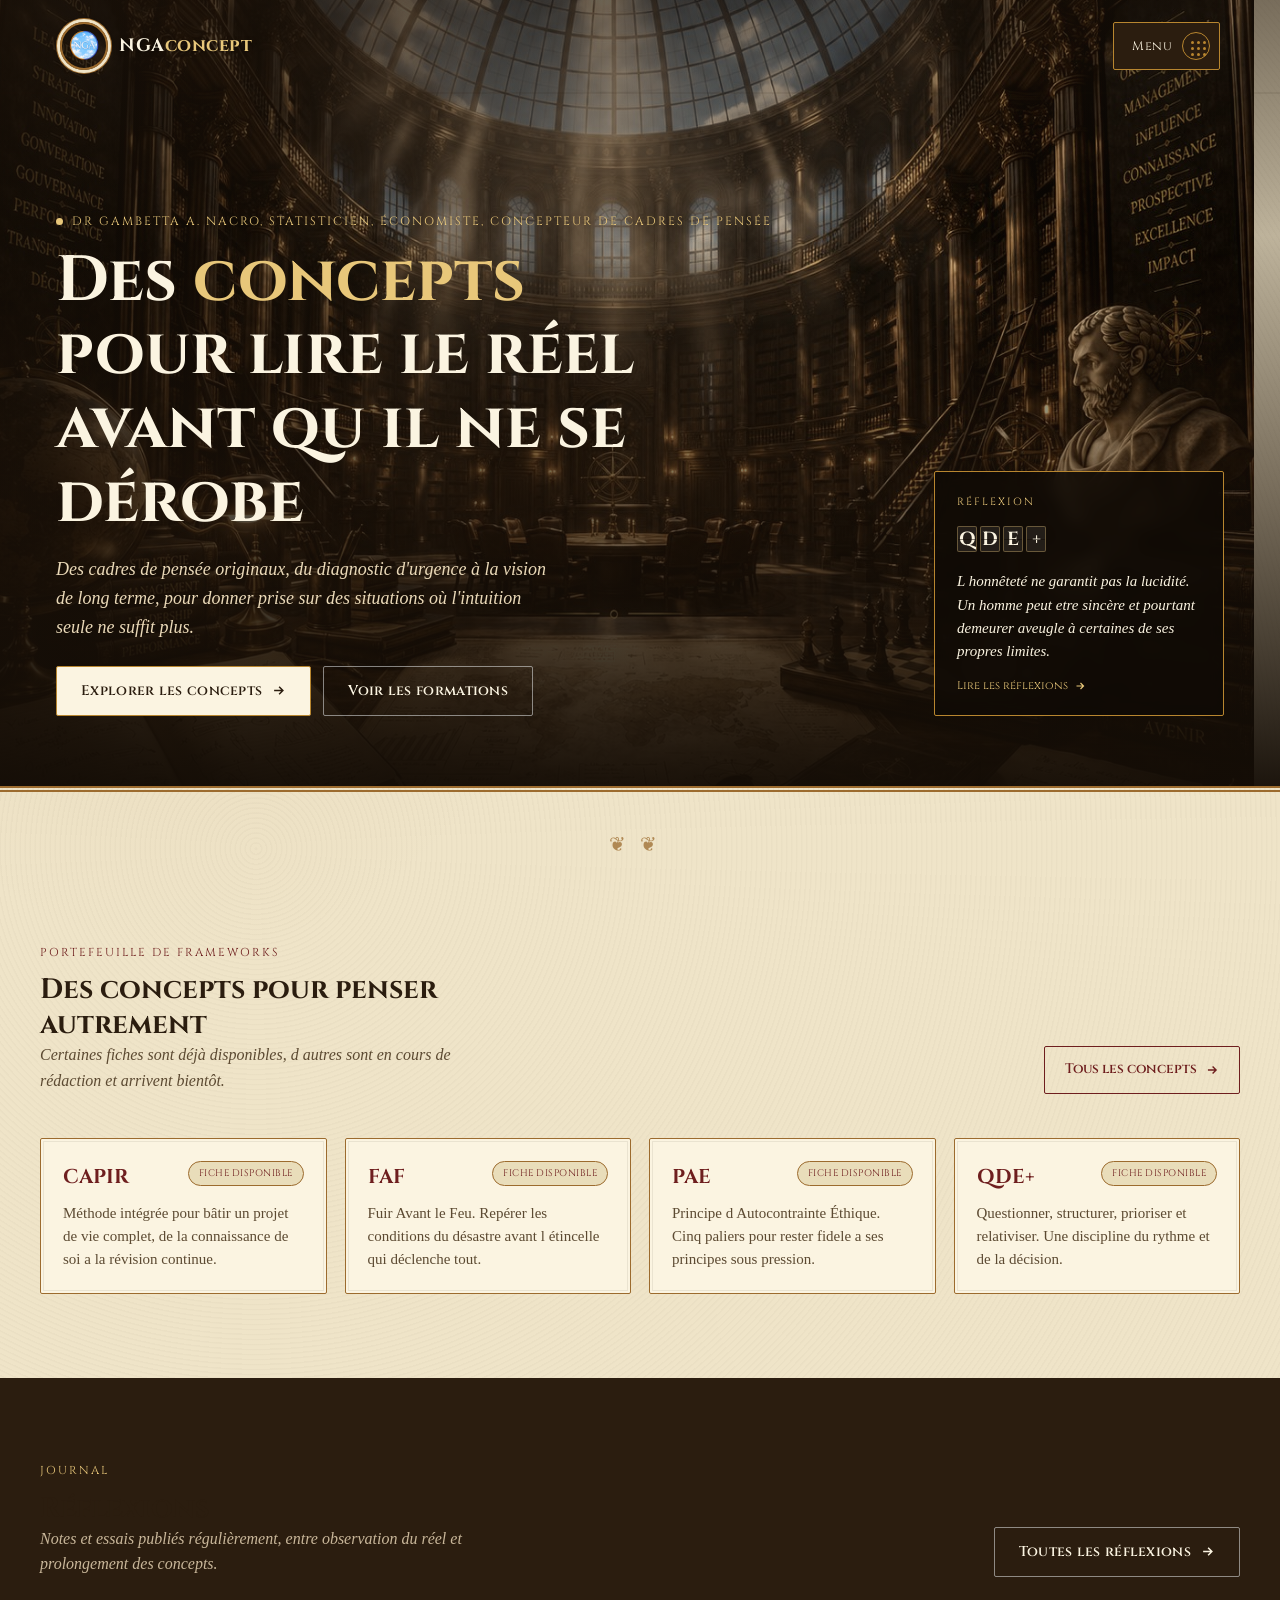
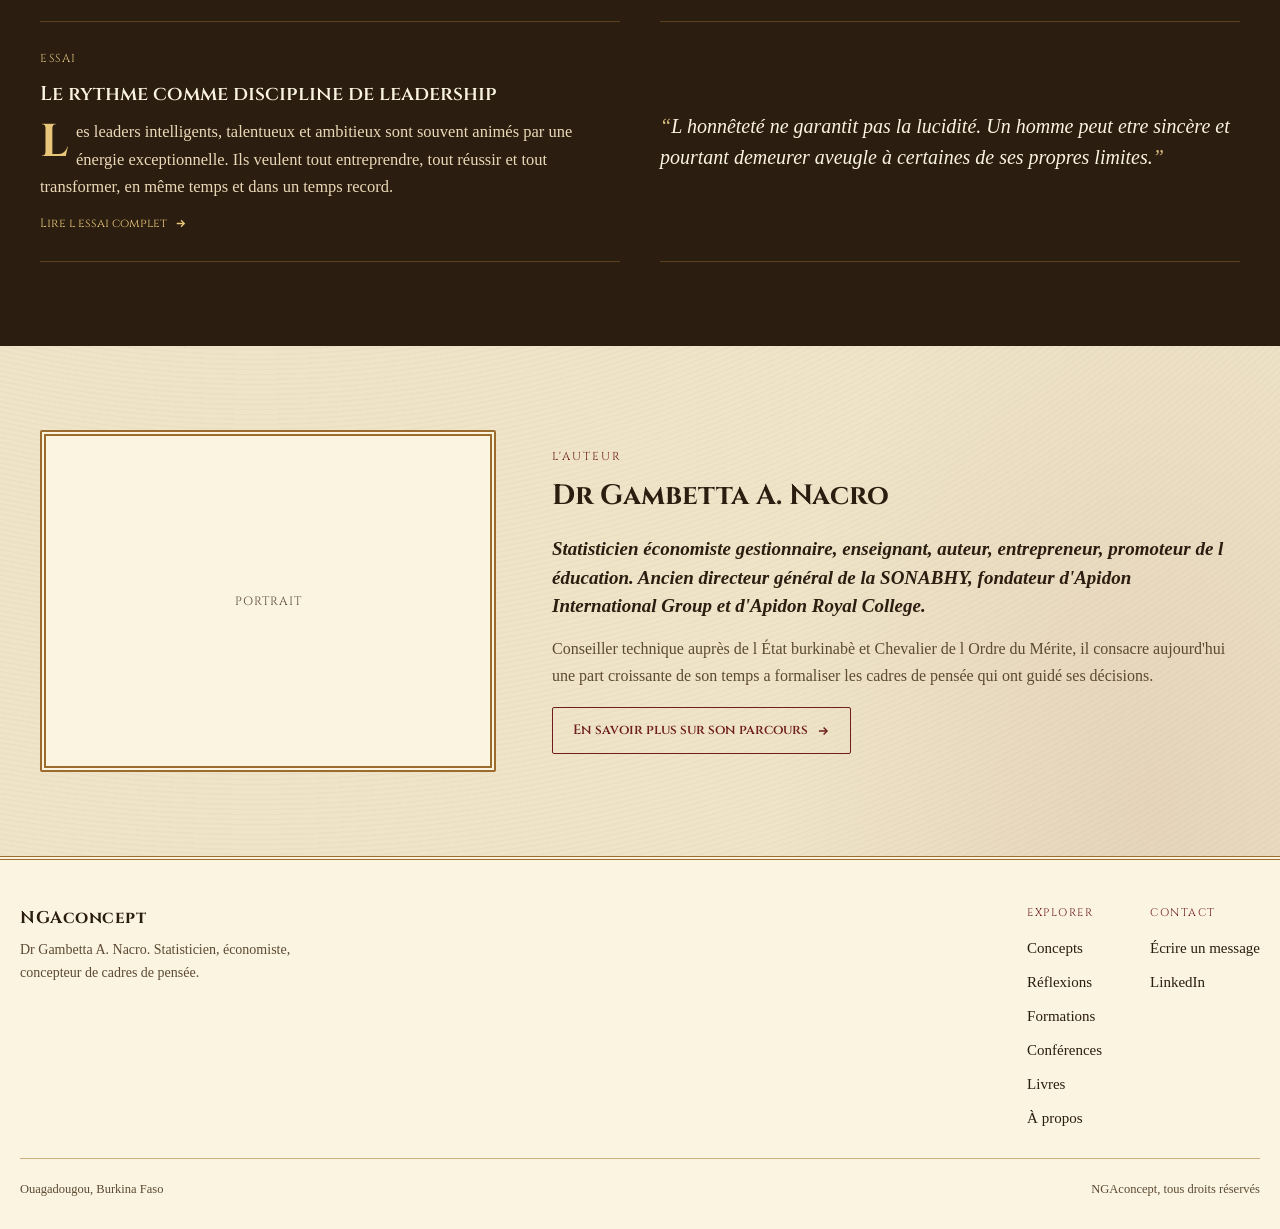
==== index.html @ c0741b9d "Add files via upload" ====
<!DOCTYPE html>
<html lang="fr">
<head>
<meta charset="UTF-8">
<meta name="viewport" content="width=device-width, initial-scale=1.0">
<title>NGAconcept, Dr Gambetta A. Nacro</title>
<link rel="preconnect" href="https://fonts.googleapis.com"><link href="https://fonts.googleapis.com/css2?family=Cinzel:wght@400;500;600;700&family=IM+Fell+English:ital@0;1&display=swap" rel="stylesheet">
<link rel="stylesheet" href="assets/style.css">
</head>
<body>
<header class="on-image" id="top">
  <div class="header-inner">
    <a href="#top" class="brand">
      <img src="assets/logo.png" alt="NGAconcept">
      <span class="brand-word">NGA<span>concept</span></span>
    </a>
    <button class="hub-btn" id="hubBtn">
      Menu
      <span class="dots"><span></span><span></span><span></span><span></span><span></span><span></span><span></span><span></span><span></span></span>
    </button>
  </div>
</header>

<div class="hub-overlay" id="hubOverlay"></div>
<nav class="hub-panel" id="hubPanel">
  <div class="hub-top">
    <span class="hub-label">Navigation</span>
    <button class="hub-close" id="hubClose" aria-label="Fermer">
      <svg viewBox="0 0 24 24" fill="none" stroke="currentColor" stroke-width="2.2"><path d="M6 6l12 12M18 6L6 18"/></svg>
    </button>
  </div>
  <div class="hub-title">Le <b>hub</b> des intelligences NGAconcept</div>
  <div class="hub-grid">
      <a href="concepts.html" class="hub-module">
        <span class="hm-num">01</span>
        <span class="hm-body">
          <span class="hm-name">Concepts</span>
          <span class="hm-desc">Des cadres de pensée et plus, du réflexe d urgence a la vision de long terme.</span>
        </span>
        <span class="hm-arrow"><svg viewBox="0 0 24 24" fill="none" stroke="currentColor" stroke-width="2.2"><path d="M5 12h14M13 6l6 6-6 6"/></svg></span>
      </a>
      <a href="reflexions.html" class="hub-module">
        <span class="hm-num">02</span>
        <span class="hm-body">
          <span class="hm-name">Réflexions</span>
          <span class="hm-desc">Essais, citations et notes publiés régulièrement.</span>
        </span>
        <span class="hm-arrow"><svg viewBox="0 0 24 24" fill="none" stroke="currentColor" stroke-width="2.2"><path d="M5 12h14M13 6l6 6-6 6"/></svg></span>
      </a>
      <a href="formations.html" class="hub-module">
        <span class="hm-num">03</span>
        <span class="hm-body">
          <span class="hm-name">Formations</span>
          <span class="hm-desc">Sessions et programmes construits autour des concepts.</span>
        </span>
        <span class="hm-arrow"><svg viewBox="0 0 24 24" fill="none" stroke="currentColor" stroke-width="2.2"><path d="M5 12h14M13 6l6 6-6 6"/></svg></span>
      </a>
      <a href="conferences.html" class="hub-module">
        <span class="hm-num">04</span>
        <span class="hm-body">
          <span class="hm-name">Conférences</span>
          <span class="hm-desc">Interventions publiques et invitations.</span>
        </span>
        <span class="hm-arrow"><svg viewBox="0 0 24 24" fill="none" stroke="currentColor" stroke-width="2.2"><path d="M5 12h14M13 6l6 6-6 6"/></svg></span>
      </a>
      <a href="livres.html" class="hub-module">
        <span class="hm-num">05</span>
        <span class="hm-body">
          <span class="hm-name">Livres</span>
          <span class="hm-desc">Ouvrages publiés et à paraître.</span>
        </span>
        <span class="hm-arrow"><svg viewBox="0 0 24 24" fill="none" stroke="currentColor" stroke-width="2.2"><path d="M5 12h14M13 6l6 6-6 6"/></svg></span>
      </a>
      <a href="about.html" class="hub-module">
        <span class="hm-num">06</span>
        <span class="hm-body">
          <span class="hm-name">À propos</span>
          <span class="hm-desc">Parcours et vision du Dr Gambetta A. Nacro.</span>
        </span>
        <span class="hm-arrow"><svg viewBox="0 0 24 24" fill="none" stroke="currentColor" stroke-width="2.2"><path d="M5 12h14M13 6l6 6-6 6"/></svg></span>
      </a>
  </div>
  <div class="hub-foot">
    <a href="index.html">Accueil</a>
    <a href="https://www.linkedin.com/in/dr-gambetta-a-nacro-ba7b3470" target="_blank" rel="noopener">LinkedIn</a>
  </div>
</nav>


<section class="hero">
  <img src="assets/hero-bg.jpg" alt="" class="hero-bg">
  <div class="hero-fade"></div>
  <div class="hero-content">
    <div class="eyebrow">Dr Gambetta A. Nacro, statisticien, économiste, concepteur de cadres de pensée</div>
    <h1>Des <b>concepts</b> pour lire le réel avant qu il ne se dérobe</h1>
    <p>Des cadres de pensée originaux, du diagnostic d'urgence à la vision de long terme, pour donner prise sur des situations où l'intuition seule ne suffit plus.</p>
    <div class="hero-cta">
      <a href="concepts.html" class="btn btn-primary">
        Explorer les concepts
        <svg viewBox="0 0 24 24" fill="none" stroke="currentColor" stroke-width="2.4"><path d="M5 12h14M13 6l6 6-6 6"/></svg>
      </a>
      <a href="formations.html" class="btn btn-ghost">Voir les formations</a>
    </div>
  </div>

  <div class="hero-quote-card">
    <span class="hqc-label">Réflexion</span>
    <div class="flap-row" id="flapWord" aria-hidden="true"></div>
    <p class="hqc-text" id="hqcText">L honnêteté ne garantit pas la lucidité. Un homme peut etre sincère et pourtant demeurer aveugle à certaines de ses propres limites.</p>
    <a href="reflexions.html" class="hqc-link">Lire les réflexions
      <svg viewBox="0 0 24 24" fill="none" stroke="currentColor" stroke-width="2.4" width="12" height="12"><path d="M5 12h14M13 6l6 6-6 6"/></svg>
    </a>
  </div>
</section>

<script>
(function(){
  var words = ["QDE+", "INCA", "POUE", "CAPIR", "FAF", "PAE"];
  var quotes = [
    "L honnêteté ne garantit pas la lucidité. Un homme peut etre sincère et pourtant demeurer aveugle à certaines de ses propres limites.",
    "Nul ne devrait accompagner durablement les autres sans accepter d etre régulièrement accompagné lui même.",
    "Rien ne nous oblige a etre intéressés dans nos actions ou dans nos relations. Il existe une joie particulière a agir avec désintéressement.",
    "L accusation est instinctive. L introspection est un choix."
  ];
  var CHARS = "ABCDEFGHIJKLMNOPQRSTUVWXYZ+ ";
  var flapEl = document.getElementById('flapWord');
  var textEl = document.getElementById('hqcText');
  if(!flapEl) return;

  function buildFlaps(word){
    flapEl.innerHTML = "";
    word.split("").forEach(function(ch){
      var u = document.createElement("span");
      u.className = "flap-unit";
      u.textContent = ch;
      flapEl.appendChild(u);
    });
  }

  function flipTo(word){
    var units = flapEl.querySelectorAll(".flap-unit");
    var target = word.split("");
    var maxLen = Math.max(units.length, target.length);
    if(units.length !== target.length){ buildFlaps(word); return; }
    units.forEach(function(u, i){
      var ticks = 6 + Math.floor(Math.random()*4);
      var t = 0;
      var iv = setInterval(function(){
        t++;
        if(t >= ticks){
          u.textContent = target[i];
          clearInterval(iv);
        } else {
          u.textContent = CHARS[Math.floor(Math.random()*CHARS.length)];
        }
      }, 55);
    });
  }

  buildFlaps(words[0]);
  var wi = 0, qi = 0;
  setInterval(function(){
    wi = (wi + 1) % words.length;
    flipTo(words[wi]);
  }, 3200);

  setInterval(function(){
    qi = (qi + 1) % quotes.length;
    textEl.style.opacity = 0;
    setTimeout(function(){
      textEl.textContent = quotes[qi];
      textEl.style.opacity = 1;
    }, 350);
  }, 6400);
})();
</script>

<div class="fleuron" style="padding:36px 0 0;"></div>

<section class="block" id="concepts">
  <div class="section-head">
    <div>
      <div class="section-eyebrow">Portefeuille de frameworks</div>
      <h2>Des concepts pour penser autrement</h2>
      <p>Certaines fiches sont déjà disponibles, d autres sont en cours de rédaction et arrivent bientôt.</p>
    </div>
    <a href="concepts.html" class="btn-outline">
      Tous les concepts
      <svg viewBox="0 0 24 24" fill="none" stroke="currentColor" stroke-width="2.4" width="14" height="14"><path d="M5 12h14M13 6l6 6-6 6"/></svg>
    </a>
  </div>

  <div class="concept-grid">
    <a href="capir.html" class="concept-card ready">
      <div class="concept-top"><span class="concept-name">CAPIR</span><span class="concept-status ready">Fiche disponible</span></div>
      <p class="concept-desc">Méthode intégrée pour bâtir un projet de vie complet, de la connaissance de soi a la révision continue.</p>
    </a>
    <a href="faf.html" class="concept-card ready">
      <div class="concept-top"><span class="concept-name">FAF</span><span class="concept-status ready">Fiche disponible</span></div>
      <p class="concept-desc">Fuir Avant le Feu. Repérer les conditions du désastre avant l étincelle qui déclenche tout.</p>
    </a>
    <a href="pae.html" class="concept-card ready">
      <div class="concept-top"><span class="concept-name">PAE</span><span class="concept-status ready">Fiche disponible</span></div>
      <p class="concept-desc">Principe d Autocontrainte Éthique. Cinq paliers pour rester fidele a ses principes sous pression.</p>
    </a>
    <a href="qde.html" class="concept-card ready">
      <div class="concept-top"><span class="concept-name">QDE+</span><span class="concept-status ready">Fiche disponible</span></div>
      <p class="concept-desc">Questionner, structurer, prioriser et relativiser. Une discipline du rythme et de la décision.</p>
    </a>
  </div>
</section>

<section class="block reflexions" id="reflexions">
  <div class="section-head">
    <div>
      <div class="section-eyebrow">Journal</div>
      <h2>Réflexions</h2>
      <p>Notes et essais publiés régulièrement, entre observation du réel et prolongement des concepts.</p>
    </div>
    <a href="reflexions.html" class="btn btn-ghost">
      Toutes les réflexions
      <svg viewBox="0 0 24 24" fill="none" stroke="currentColor" stroke-width="2.4" width="14" height="14"><path d="M5 12h14M13 6l6 6-6 6"/></svg>
    </a>
  </div>

  <div class="reflex-feed">
    <div class="reflex-item essay">
      <span class="reflex-date">Essai</span>
      <h3 class="reflex-title">Le rythme comme discipline de leadership</h3>
      <p class="reflex-text">Les leaders intelligents, talentueux et ambitieux sont souvent animés par une énergie exceptionnelle. Ils veulent tout entreprendre, tout réussir et tout transformer, en même temps et dans un temps record.</p>
      <a href="reflexions.html" class="reflex-read">Lire l essai complet<svg viewBox="0 0 24 24" fill="none" stroke="currentColor" stroke-width="2.4" width="13" height="13"><path d="M5 12h14M13 6l6 6-6 6"/></svg></a>
    </div>
    <div class="reflex-item quote">
      <p class="quote-text">L honnêteté ne garantit pas la lucidité. Un homme peut etre sincère et pourtant demeurer aveugle à certaines de ses propres limites.</p>
    </div>
  </div>
</section>

<section class="block" id="about">
  <div class="about-layout">
    <div class="about-portrait"><span class="portrait-placeholder">Portrait</span></div>
    <div class="about-text">
      <div class="section-eyebrow">L'auteur</div>
      <h2>Dr Gambetta A. Nacro</h2>
      <p class="about-lead">Statisticien économiste gestionnaire, enseignant, auteur, entrepreneur, promoteur de l éducation. Ancien directeur général de la SONABHY, fondateur d'Apidon International Group et d'Apidon Royal College.</p>
      <p class="about-body">Conseiller technique auprès de l État burkinabè et Chevalier de l Ordre du Mérite, il consacre aujourd'hui une part croissante de son temps a formaliser les cadres de pensée qui ont guidé ses décisions.</p>
      <a href="about.html" class="btn-outline">
        En savoir plus sur son parcours
        <svg viewBox="0 0 24 24" fill="none" stroke="currentColor" stroke-width="2.4" width="14" height="14"><path d="M5 12h14M13 6l6 6-6 6"/></svg>
      </a>
    </div>
  </div>
</section>

<footer>
  <div class="footer-inner">
    <div class="footer-top">
      <div class="footer-brand">
        <span class="mono">NGAconcept</span>
        <p>Dr Gambetta A. Nacro. Statisticien, économiste, concepteur de cadres de pensée.</p>
      </div>
      <div class="footer-cols">
        <div class="footer-col">
          <span class="footer-col-title">Explorer</span>
          <a href="concepts.html">Concepts</a>
          <a href="reflexions.html">Réflexions</a>
          <a href="formations.html">Formations</a>
          <a href="conferences.html">Conférences</a>
          <a href="livres.html">Livres</a>
          <a href="about.html">À propos</a>
        </div>
        <div class="footer-col">
          <span class="footer-col-title">Contact</span>
          <a href="mailto:gambettaaboubakarnacro@gmail.com">Écrire un message</a>
          <a href="https://www.linkedin.com/in/dr-gambetta-a-nacro-ba7b3470" target="_blank" rel="noopener">LinkedIn</a>
        </div>
      </div>
    </div>
    <div class="footer-bottom">
      <span>Ouagadougou, Burkina Faso</span>
      <span>NGAconcept, tous droits réservés</span>
    </div>
  </div>
</footer>

<script>
  const hubBtn = document.getElementById('hubBtn');
  const hubClose = document.getElementById('hubClose');
  const hubPanel = document.getElementById('hubPanel');
  const hubOverlay = document.getElementById('hubOverlay');
  function openHub(){ hubPanel.classList.add('open'); hubOverlay.classList.add('open'); }
  function closeHub(){ hubPanel.classList.remove('open'); hubOverlay.classList.remove('open'); }
  hubBtn.addEventListener('click', openHub);
  hubClose.addEventListener('click', closeHub);
  hubOverlay.addEventListener('click', closeHub);
</script>

</body>
</html>
---- assets/style.css ----
/* ===== NGAconcept, style medieval / manuscrit ===== */
:root{
  --parchment:#EFE4C8;
  --parchment-deep:#E3D3A6;
  --parchment-dark:#D9C393;
  --ink:#2B1D0F;
  --ink-soft:#5C4A32;
  --bronze:#9C6B2E;
  --gold:#B8862F;
  --wine:#6E1E1E;
  --sky-blue:#3E7CB1;
  --sky-pale:#DCE9F2;
  --line:#C9B27E;
  --night:#2B1D0F;
  --paper:#FBF4E1;
  --brick:#6E1E1E;
}
*{box-sizing:border-box;margin:0;padding:0;}
html{ scroll-behavior:smooth; }
body{
  font-family:'IM Fell English', 'Georgia', serif;
  color:var(--ink);
  background-color:var(--parchment);
  background-image:
    radial-gradient(ellipse 60% 40% at 15% 10%, rgba(156,107,46,0.10), transparent 60%),
    radial-gradient(ellipse 50% 35% at 90% 85%, rgba(110,30,30,0.08), transparent 60%),
    repeating-radial-gradient(circle at 20% 30%, rgba(43,29,15,0.025) 0px, rgba(43,29,15,0.025) 1px, transparent 2px, transparent 5px);
  line-height:1.6;
  font-size:17px;
}
h1,h2,h3,.brand-word,.hqc-label,.section-eyebrow,.page-eyebrow,.eyebrow,.hub-label,.footer-col-title,.pillar-name,.concept-name,.reflex-date,.hub-module .hm-name{
  font-family:'Cinzel', 'Georgia', serif;
}
.mono{ font-family:'Cinzel', serif; letter-spacing:0.5px; }
a{ color:inherit; }
img{ max-width:100%; display:block; }

/* ============ ORNAMENT HELPERS ============ */
.fleuron{
  text-align:center;
  color:var(--bronze);
  font-size:20px;
  margin:0 auto;
  letter-spacing:14px;
  opacity:0.75;
}
.fleuron::before, .fleuron::after{ content:"\2766"; }

/* ============ HEADER ============ */
header{
  position:sticky;
  top:0;
  z-index:60;
  padding:14px 20px;
  background:rgba(239,228,200,0.92);
  border-bottom:2px double var(--bronze);
  box-shadow:0 2px 0 rgba(43,29,15,0.08);
}
header.on-image{
  position:absolute;
  left:0; right:0;
  background:none;
  border-bottom:none;
}
.header-inner{
  max-width:1280px;
  margin:0 auto;
  width:100%;
  display:flex;
  align-items:center;
  justify-content:space-between;
}
.brand{
  display:flex;
  align-items:center;
  gap:11px;
  text-decoration:none;
}
.brand img{
  height:42px; width:42px;
  border-radius:50%;
  object-fit:cover;
  border:2px solid var(--bronze);
  box-shadow:0 0 0 3px var(--parchment), 0 0 0 4px var(--bronze), 0 2px 6px rgba(43,29,15,0.35);
}
.brand-word{
  font-weight:700;
  font-size:17px;
  letter-spacing:0.5px;
  color:var(--ink);
}
header.on-image .brand-word{ color:var(--paper); text-shadow:0 1px 4px rgba(0,0,0,0.6); }
.brand-word span{ color:var(--wine); }
header.on-image .brand-word span{ color:#E8C77A; }

.hub-btn{
  display:flex;
  align-items:center;
  gap:10px;
  background:var(--ink);
  color:var(--paper);
  border:1px solid var(--gold);
  border-radius:2px;
  padding:9px 9px 9px 18px;
  font-family:'Cinzel', serif;
  font-size:12.5px;
  letter-spacing:0.5px;
  cursor:pointer;
}
.hub-btn .dots{
  width:28px; height:28px;
  border:1px solid var(--gold);
  border-radius:50%;
  display:grid;
  grid-template-columns:repeat(3,3px);
  grid-template-rows:repeat(3,3px);
  gap:3px;
  align-items:center;
  justify-items:center;
  padding:8px;
}
.hub-btn .dots span{ width:3px; height:3px; border-radius:50%; background:var(--gold); display:block; }

/* ============ HUB PANEL (nav) ============ */
.hub-overlay{
  position:fixed;
  inset:0;
  background:rgba(20,13,6,0.65);
  z-index:90;
  opacity:0;
  pointer-events:none;
  transition:opacity .25s ease;
}
.hub-overlay.open{ opacity:1; pointer-events:auto; }

.hub-panel{
  position:fixed;
  top:0; right:0;
  bottom:0;
  width:min(430px, 92vw);
  background:var(--ink);
  border-left:3px solid var(--gold);
  z-index:91;
  transform:translateX(100%);
  transition:transform .3s ease;
  padding:26px 24px 30px;
  overflow-y:auto;
}
.hub-panel.open{ transform:translateX(0); }
.hub-top{
  display:flex;
  align-items:center;
  justify-content:space-between;
  margin-bottom:8px;
}
.hub-label{
  font-size:11px;
  letter-spacing:2px;
  text-transform:uppercase;
  color:#D9BE7E;
}
.hub-close{
  background:none;
  border:1px solid var(--gold);
  color:var(--paper);
  width:32px; height:32px;
  border-radius:50%;
  cursor:pointer;
  display:flex; align-items:center; justify-content:center;
}
.hub-close svg{ width:14px; height:14px; }

.hub-title{
  color:var(--paper);
  font-family:'Cinzel', serif;
  font-size:22px;
  font-weight:600;
  margin:10px 0 24px;
  line-height:1.3;
}
.hub-title b{ color:#E8C77A; }

.hub-grid{
  display:flex;
  flex-direction:column;
  gap:0;
  border-top:1px solid rgba(184,134,47,0.35);
}
.hub-module{
  display:flex;
  align-items:center;
  gap:16px;
  padding:16px 4px;
  border-bottom:1px solid rgba(184,134,47,0.35);
  text-decoration:none;
  color:var(--paper);
}
.hub-module .hm-num{
  font-family:'Cinzel', serif;
  font-size:13px;
  color:#D9BE7E;
  width:22px;
  flex-shrink:0;
}
.hub-module .hm-body{ flex:1; }
.hub-module .hm-name{ font-size:18px; font-weight:600; }
.hub-module .hm-desc{ font-family:'IM Fell English', serif; font-size:13px; color:#C9B79A; margin-top:2px; }
.hub-module .hm-arrow{ flex-shrink:0; opacity:0.6; color:#D9BE7E; }
.hub-module .hm-arrow svg{ width:15px; height:15px; }
.hub-module.current{ background:rgba(184,134,47,0.1); }
.hub-module.current .hm-num{ color:#E8C77A; }

.hub-foot{
  margin-top:28px;
  padding-top:20px;
  border-top:1px solid rgba(184,134,47,0.35);
  display:flex;
  flex-direction:column;
  gap:8px;
}
.hub-foot a{
  font-family:'IM Fell English', serif;
  font-size:14px;
  color:#D9BE7E;
  text-decoration:none;
}

/* ============ PAGE HERO (small pages) ============ */
.page-hero{
  max-width:1280px;
  margin:0 auto;
  padding:52px 20px 20px;
}
.page-eyebrow{
  font-size:11.5px;
  letter-spacing:2px;
  text-transform:uppercase;
  color:var(--wine);
  margin-bottom:12px;
}
.page-hero h1{
  font-size:clamp(32px, 6vw, 50px);
  font-weight:700;
  max-width:640px;
  line-height:1.18;
  color:var(--ink);
}
.page-hero h1 b{ color:var(--wine); }
.page-hero p{
  max-width:520px;
  margin-top:16px;
  font-size:17px;
  color:var(--ink-soft);
  font-style:italic;
}

/* ============ HOME HERO ============ */
.hero{
  position:relative;
  overflow:hidden;
  min-height:78vh;
  display:flex;
  align-items:flex-end;
  border-bottom:6px double var(--bronze);
}
.hero img.hero-bg{
  position:absolute;
  inset:-2% -2%;
  width:104%; height:104%;
  object-fit:cover;
  object-position:center 38%;
  z-index:0;
  filter:sepia(0.35) saturate(1.05) contrast(1.05);
  animation:heroDrift 26s ease-in-out infinite alternate;
}
@keyframes heroDrift{
  0%{ transform:scale(1) translate(0,0); }
  100%{ transform:scale(1.06) translate(-1.2%, -1%); }
}
@media(prefers-reduced-motion:reduce){
  .hero img.hero-bg{ animation:none; }
}
.hero-fade{
  position:absolute;
  inset:0;
  z-index:1;
  background:
    linear-gradient(180deg, rgba(31,20,10,0.55) 0%, rgba(31,20,10,0.2) 30%, rgba(31,20,10,0.55) 62%, rgba(20,13,6,0.96) 100%),
    linear-gradient(100deg, rgba(20,13,6,0.7) 0%, rgba(20,13,6,0.1) 55%, rgba(20,13,6,0.03) 100%);
}
.hero-content{
  position:relative;
  z-index:2;
  padding:26px 20px 40px;
  margin-top:76px;
  color:var(--paper);
  width:100%;
}
.hero-content .eyebrow,
.hero-content h1,
.hero-content p,
.hero-content .hero-cta{
  animation:heroRise .8s cubic-bezier(.2,.8,.2,1) both;
}
.hero-content .eyebrow{ animation-delay:.05s; }
.hero-content h1{ animation-delay:.15s; }
.hero-content p{ animation-delay:.3s; }
.hero-content .hero-cta{ animation-delay:.42s; }
@keyframes heroRise{
  from{ opacity:0; transform:translateY(16px); }
  to{ opacity:1; transform:translateY(0); }
}
.eyebrow{
  font-size:12px;
  letter-spacing:2px;
  text-transform:uppercase;
  color:#E8C77A;
  margin-bottom:14px;
  display:flex;
  align-items:center;
  gap:9px;
}
.eyebrow::before{
  content:"";
  width:7px; height:7px;
  border-radius:50%;
  background:#E8C77A;
  box-shadow:0 0 0 0 rgba(232,199,122,0.6);
  animation:pulseDot 2.4s ease-in-out infinite;
  flex-shrink:0;
}
@keyframes pulseDot{
  0%{ box-shadow:0 0 0 0 rgba(232,199,122,0.55); }
  70%{ box-shadow:0 0 0 8px rgba(232,199,122,0); }
  100%{ box-shadow:0 0 0 0 rgba(232,199,122,0); }
}
.hero h1{
  font-family:'Cinzel', serif;
  font-size:clamp(32px, 8vw, 48px);
  font-weight:700;
  line-height:1.15;
  max-width:560px;
}
.hero h1 b{ color:#E8C77A; }
.hero-content p{
  max-width:460px;
  margin-top:16px;
  font-size:17px;
  color:#EAD9B8;
  font-style:italic;
}
.hero-cta{
  display:flex;
  flex-wrap:wrap;
  gap:12px;
  margin-top:24px;
}
.btn{
  font-family:'Cinzel', serif;
  font-weight:600;
  font-size:14px;
  letter-spacing:0.3px;
  padding:13px 24px;
  border-radius:2px;
  text-decoration:none;
  display:inline-flex;
  align-items:center;
  gap:9px;
  transition:transform .18s ease, box-shadow .18s ease;
}
.btn:hover{ transform:translateY(-2px); box-shadow:0 10px 22px rgba(20,13,6,0.3); }
.btn svg{ width:15px; height:15px; transition:transform .18s ease; }
.btn:hover svg{ transform:translateX(2px); }
.btn-primary{ background:var(--paper); color:var(--ink); border:1px solid var(--gold); }
.btn-primary.dark{ background:var(--ink); color:var(--paper); }
.btn-ghost{ border:1.5px solid rgba(244,247,250,0.5); color:var(--paper); }
.btn-outline{
  font-family:'Cinzel', serif;
  font-weight:600;
  font-size:13.5px;
  padding:12px 20px;
  border-radius:2px;
  border:1.5px solid var(--wine);
  color:var(--wine);
  text-decoration:none;
  display:inline-flex;
  align-items:center;
  gap:8px;
}

.horizon{ height:0; }

.hero-quote-card{
  display:none;
}

/* ============ SECTION SHELL ============ */
section.block{ max-width:1280px; margin:0 auto; padding:60px 20px; }
.section-head{ margin-bottom:32px; }
.section-eyebrow{
  font-size:11.5px;
  letter-spacing:2px;
  text-transform:uppercase;
  color:var(--wine);
  margin-bottom:10px;
}
.section-head h2{ font-size:28px; font-weight:700; max-width:480px; line-height:1.25; color:var(--ink); }
.section-head p{ max-width:440px; font-size:16px; color:var(--ink-soft); margin-top:10px; font-style:italic; }

/* ============ CONCEPTS GRID ============ */
.concept-grid{ display:grid; grid-template-columns:1fr; gap:16px; }
.concept-card{
  background:var(--paper);
  border:1px solid var(--line);
  outline:1px solid rgba(43,29,15,0.08);
  outline-offset:-4px;
  border-radius:2px;
  padding:22px;
  text-decoration:none;
  color:var(--ink);
  display:flex;
  flex-direction:column;
  gap:9px;
  position:relative;
}
.concept-card.ready{ border-color:var(--bronze); }
.concept-top{ display:flex; align-items:flex-start; justify-content:space-between; gap:10px; }
.concept-name{ font-size:20px; font-weight:700; color:var(--wine); }
.concept-status{
  font-family:'Cinzel', serif;
  font-size:9.5px;
  letter-spacing:0.5px;
  padding:4px 10px;
  border-radius:100px;
  white-space:nowrap;
  flex-shrink:0;
  text-transform:uppercase;
}
.concept-status.ready{ background:#E9DDBA; color:var(--wine); border:1px solid var(--bronze); }
.concept-status.soon{ background:#EDE4CE; color:var(--ink-soft); border:1px solid var(--line); }
.concept-desc{ font-size:15px; color:var(--ink-soft); line-height:1.55; }

/* ============ REFLEXIONS ============ */
.reflexions{ background:var(--ink); color:var(--paper); }
.reflexions .section-eyebrow{ color:#E8C77A; }
.reflexions .section-head p{ color:#C9B79A; }
.reflex-feed{ display:flex; flex-direction:column; gap:0; border-top:1px solid rgba(184,134,47,0.35); }
.reflex-item{ padding:28px 0; border-bottom:1px solid rgba(184,134,47,0.35); display:flex; flex-direction:column; gap:8px; }
.reflex-date{ font-size:11.5px; letter-spacing:1.5px; text-transform:uppercase; color:#D9BE7E; }
.reflex-title{ font-size:20px; font-weight:600; color:var(--paper); margin-top:2px; }
.reflex-text{ font-size:16.5px; line-height:1.65; color:#EAD9B8; }
.reflex-item.essay .reflex-text:first-of-type::first-letter{
  font-family:'Cinzel', serif;
  font-size:46px;
  font-weight:700;
  float:left;
  line-height:0.8;
  padding:6px 8px 0 0;
  color:#E8C77A;
}
.reflex-read{ margin-top:6px; display:inline-flex; align-items:center; gap:7px; font-family:'Cinzel', serif; font-size:12px; color:#E8C77A; text-decoration:none; }
.reflex-item.quote{ justify-content:center; }
.quote-text{ font-size:20px; font-weight:400; line-height:1.55; color:var(--paper); font-style:italic; font-family:'IM Fell English', serif; }
.quote-text::before{ content:"\201C"; color:#D9BE7E; }
.quote-text::after{ content:"\201D"; color:#D9BE7E; }
.reflex-item.poem .poem-text{ font-size:16.5px; line-height:1.95; color:#EAD9B8; font-style:italic; }
.reflex-more{ margin-top:24px; display:inline-flex; align-items:center; gap:8px; font-family:'Cinzel', serif; font-size:13px; color:var(--paper); text-decoration:none; }

/* ============ ABOUT ============ */
.about-layout{ display:flex; flex-direction:column; gap:28px; }
.about-portrait{
  aspect-ratio:4/3;
  background:var(--paper);
  border:6px double var(--bronze);
  border-radius:2px;
  display:flex; align-items:center; justify-content:center;
  overflow:hidden;
}
.about-portrait img{ width:100%; height:100%; object-fit:cover; }
.portrait-placeholder{ font-family:'Cinzel', serif; font-size:12px; color:var(--ink-soft); letter-spacing:1px; text-transform:uppercase; }
.about-text .section-eyebrow{ margin-bottom:8px; }
.about-text h2{ font-size:28px; font-weight:700; margin-bottom:16px; color:var(--ink); }
.about-lead{ font-size:19px; font-weight:600; color:var(--ink); margin-bottom:14px; line-height:1.5; font-style:italic; }
.about-body{ font-size:16px; color:var(--ink-soft); line-height:1.7; margin-bottom:18px; }
.about-timeline{ display:flex; flex-direction:column; gap:0; margin-top:28px; border-top:1px solid var(--line); }
.tl-item{ display:flex; gap:18px; padding:16px 0; border-bottom:1px solid var(--line); }
.tl-role{ font-family:'Cinzel', serif; font-size:12px; color:var(--wine); width:130px; flex-shrink:0; }
.tl-desc{ font-size:14.5px; color:var(--ink-soft); }

/* ============ FAF TRIANGLE ============ */
.faf-triangle-section{
  max-width:900px; margin:0 auto; padding:50px 20px 20px;
  display:flex; flex-direction:column; align-items:center;
}
.faf-instruct{
  font-family:'Cinzel', serif; font-size:13px; letter-spacing:1px;
  color:var(--ink-soft); margin-bottom:10px; text-transform:uppercase;
}
.faf-stage{ padding:10px; }
.faf-node{ cursor:pointer; }
.faf-node circle{ transition:fill .4s ease, stroke .4s ease; }
.faf-node:hover circle{ stroke:#C0392B; }
#fafSvg.ember{ filter:drop-shadow(0 0 18px rgba(192,57,43,0.55)); }
#fafPoly{ transition:stroke 1s ease, fill 1s ease; }
.faf-reveal{
  max-width:560px; text-align:center; margin-top:10px;
  opacity:0; max-height:0; overflow:hidden;
  transition:opacity .8s ease, max-height .8s ease;
}
.faf-reveal.shown{ opacity:1; max-height:200px; margin-top:22px; }
.faf-reveal-text{ font-family:'Cinzel', serif; font-size:19px; color:var(--wine); font-weight:600; }
.faf-reveal-sub{ font-size:14.5px; color:var(--ink-soft); margin-top:10px; line-height:1.6; font-style:italic; }

.domain-card{
  border:1px solid var(--bronze);
  border-radius:2px;
  overflow:hidden;
  margin-bottom:14px;
}
.domain-head{
  display:flex; align-items:center; gap:14px;
  padding:18px 20px; cursor:pointer;
  background:var(--paper);
}
.domain-name{ font-family:'Cinzel', serif; font-weight:700; font-size:17px; color:var(--wine); flex-shrink:0; }
.domain-sub{ font-size:13.5px; color:var(--ink-soft); font-style:italic; flex:1; }
.domain-card.open .pillar-chev{ transform:rotate(180deg); }
.domain-body{ max-height:0; overflow:hidden; transition:max-height .35s ease; background:var(--parchment-deep); }
.domain-card.open .domain-body{ max-height:500px; }
.domain-grid{ padding:18px 20px 22px; display:grid; grid-template-columns:1fr; gap:12px; }
.dcell{ background:var(--paper); border-radius:2px; padding:14px 16px; }
.dcell.chaleur{ background:#F4DED9; }
.dcell.fuite{ background:#DEE9DC; }
.dtag{ font-family:'Cinzel', serif; font-size:11px; letter-spacing:0.5px; text-transform:uppercase; color:var(--bronze); display:block; margin-bottom:5px; }
.dcell.chaleur .dtag{ color:#C0392B; }
.dcell.fuite .dtag{ color:#3F6B4A; }
.dcell p{ font-size:14px; color:var(--ink-soft); line-height:1.5; }

/* ============ PAE STAIR ============ */
.pae-section{
  max-width:900px; margin:0 auto; padding:50px 20px 30px;
  display:flex; flex-direction:column; align-items:center;
}
.pae-stair{
  display:flex; align-items:flex-end; gap:6px;
  margin-top:26px;
}
.pae-step{ display:flex; flex-direction:column; align-items:center; justify-content:flex-end; width:64px; }
.pae-riser{
  width:100%; height:100%;
  background:linear-gradient(180deg, #4F8AB8, #3E7CB1);
  border-top:3px solid #8FC1E8;
  border-radius:3px 3px 0 0;
  display:flex; align-items:flex-start; justify-content:center;
  padding-top:8px;
  cursor:pointer;
  position:relative;
  overflow:hidden;
  user-select:none;
}
.pae-step.active .pae-riser{ border-top-color:#E8C77A; }
.pae-num{ font-family:'Cinzel', serif; font-weight:700; font-size:16px; color:#fff; z-index:2; }
.pae-progress{
  position:absolute; left:0; right:0; bottom:0; height:0%;
  background:rgba(232,199,122,0.55);
  z-index:1;
}
.pae-caption{ font-size:10.5px; color:var(--ink-soft); text-align:center; margin-top:8px; max-width:70px; font-family:'Cinzel', serif; }
.pae-panel{
  margin-top:34px;
  background:var(--paper);
  border:1px solid var(--bronze);
  border-radius:2px;
  padding:26px 24px;
  max-width:600px;
  min-height:70px;
}
.pae-desc{ font-size:15.5px; color:var(--ink-soft); line-height:1.65; }
.pae-desc b{ color:var(--wine); }

/* ============ CAPIR SPIRAL ============ */
.capir-section{
  max-width:900px; margin:0 auto; padding:50px 20px 30px;
  display:flex; flex-direction:column; align-items:center;
}
.capir-svg{ margin-top:16px; }
.capir-node{ cursor:pointer; }
.capir-node circle{ fill:var(--paper); stroke:var(--bronze); stroke-width:2.5; transition:fill .3s ease, stroke .3s ease; }
.capir-node text{ fill:var(--wine); transition:fill .3s ease; }
.capir-node.active circle{ fill:#B8862F; stroke:#8A6420; }
.capir-node.active text{ fill:#fff; }
.capir-node:hover circle{ stroke:#B8862F; }

/* ============ POUE TEST ============ */
.poue-section{
  max-width:900px; margin:0 auto; padding:50px 20px 30px;
  display:flex; flex-direction:column; align-items:center;
}
.poue-input{
  font-family:'IM Fell English', serif;
  font-size:16px;
  padding:12px 16px;
  width:100%;
  max-width:440px;
  border:1px solid var(--bronze);
  border-radius:2px;
  background:var(--paper);
  color:var(--ink);
  margin-bottom:20px;
}
.poue-svg{ margin-bottom:10px; }
.poue-node{ cursor:pointer; }
.poue-node rect{ fill:var(--paper); stroke:var(--bronze); stroke-width:2; transition:fill .3s ease; }
.poue-node text{ fill:var(--wine); transition:fill .3s ease; }
.poue-node.active rect{ fill:#4C7A5C; stroke:#345040; }
.poue-node.active text{ fill:#fff; }
.poue-node:hover rect{ stroke:#4C7A5C; }
.poue-panel{ max-width:600px; }
.poue-desc{ display:none; }
.poue-desc.shown{ display:block; }
.poue-q{ font-size:15.5px; color:var(--ink-soft); line-height:1.6; }
.poue-q b{ color:var(--wine); }
.poue-test-line{ font-size:14px; color:var(--ink-soft); font-style:italic; margin-top:10px; }

/* ============ QDE+ RHYTHM ============ */
.qde-section{
  max-width:900px; margin:0 auto; padding:50px 20px 30px;
  display:flex; flex-direction:column; align-items:center;
}
.qde-pulse{
  width:14px; height:14px; border-radius:50%;
  background:#8A6D9C;
  margin-bottom:24px;
  animation:qdePulse 600ms ease-in-out infinite;
}
@keyframes qdePulse{
  0%,100%{ transform:scale(1); opacity:0.55; }
  50%{ transform:scale(1.6); opacity:1; }
}
.qde-tabs{ display:flex; gap:14px; margin-bottom:28px; }
.qde-tab{
  width:52px; height:52px; border-radius:50%;
  border:2px solid var(--bronze);
  display:flex; align-items:center; justify-content:center;
  cursor:pointer;
  background:var(--paper);
  transition:background .3s ease, border-color .3s ease;
}
.qde-tab.active{ background:#8A6D9C; border-color:#5F4A6E; }
.qde-letter{ font-family:'Cinzel', serif; font-weight:700; font-size:18px; color:var(--wine); }
.qde-tab.active .qde-letter{ color:#fff; }
.qde-panel{ max-width:600px; }
.qde-name{ font-size:16px; color:var(--ink); line-height:1.5; }
.qde-name b{ color:var(--wine); }
.qde-body{ font-size:15px; color:var(--ink-soft); line-height:1.65; margin-top:10px; }

/* ============ INCA SLOW REVEAL ============ */
.inca-hero{
  background:var(--ink);
  color:var(--paper);
  padding:60px 20px 70px;
  text-align:center;
  border-bottom:6px double var(--gold);
}
.inca-hero .cd-back{ display:inline-flex; }
.inca-acronym{
  font-family:'Cinzel', serif;
  font-size:clamp(40px, 9vw, 64px);
  font-weight:700;
  color:#6E1E1E;
  margin-top:18px;
  text-shadow:0 0 24px rgba(110,30,30,0.5);
}
.inca-sub{ font-size:15px; color:#C9B79A; font-style:italic; max-width:440px; margin:14px auto 0; }
.inca-scroll{
  background:var(--ink);
  color:var(--paper);
  padding:20vh 20px 20vh;
  max-width:640px;
  margin:0 auto;
  display:flex;
  flex-direction:column;
  gap:14vh;
}
.inca-reveal{
  font-family:'IM Fell English', serif;
  font-size:20px;
  line-height:1.7;
  font-style:italic;
  color:#7A6B54;
  opacity:0.25;
  transition:opacity 1.2s ease, color 1.2s ease;
  text-align:center;
}
.inca-reveal.visible{ opacity:1; color:#EAD9B8; }
.inca-close{
  background:var(--ink);
  padding:10vh 20px 16vh;
  text-align:center;
}
.inca-close .inca-reveal{ font-family:'Cinzel', serif; font-size:22px; font-weight:600; font-style:normal; }
.inca-close .inca-reveal.visible{ color:#E8C77A; }

/* ============ CONSEIL ============ */
.conseil-card{
  background:var(--ink);
  color:var(--paper);
  border:1px solid var(--gold);
  border-radius:2px;
  padding:36px 26px;
  max-width:760px;
}
.conseil-card .section-eyebrow{ color:#E8C77A; }
.conseil-card h2{ font-family:'Cinzel', serif; font-size:26px; color:var(--paper); margin:8px 0 14px; }
.conseil-lead{ font-size:17px; font-style:italic; color:#EAD9B8; margin-bottom:14px; line-height:1.55; }
.conseil-card .about-body{ color:#C9B79A; margin-bottom:22px; }

/* ============ CONCEPT DETAIL ============ */
.concept-detail-hero{
  background:var(--ink);
  color:var(--paper);
  padding:52px 20px 40px;
  border-bottom:6px double var(--gold);
}
.concept-detail-hero .inner{ max-width:1280px; margin:0 auto; }
.cd-hero-flex{ display:flex; flex-direction:column; gap:20px; align-items:flex-start; }
.cd-signature{ align-self:center; opacity:0.9; }
.cd-back{
  display:inline-flex; align-items:center; gap:7px;
  font-family:'Cinzel', serif; font-size:12.5px;
  color:#E8C77A; text-decoration:none; margin-bottom:22px;
}
.cd-acronym{
  font-family:'Cinzel', serif;
  font-size:clamp(48px, 10vw, 80px);
  font-weight:700;
  line-height:1;
  text-shadow:0 2px 0 rgba(0,0,0,0.3);
}
.cd-tagline{ font-size:17px; color:#EAD9B8; max-width:560px; margin-top:14px; font-style:italic; }

.cd-consult{
  background:var(--parchment-dark);
  border-top:1px solid var(--bronze);
  border-bottom:1px solid var(--bronze);
  padding:36px 20px;
}
.cd-consult-inner{
  max-width:1280px; margin:0 auto;
  display:flex; flex-direction:column; gap:18px;
}
.cd-consult-inner h3{ font-family:'Cinzel', serif; font-size:19px; color:var(--ink); margin:8px 0 6px; }
.cd-consult-inner p{ font-size:14.5px; color:var(--ink-soft); max-width:440px; }
.btn-primary-dark{
  font-family:'Cinzel', serif;
  font-weight:600;
  font-size:14px;
  padding:13px 22px;
  border-radius:2px;
  background:var(--ink);
  color:var(--paper);
  border:1px solid var(--gold);
  text-decoration:none;
  display:inline-flex;
  align-items:center;
  gap:9px;
  white-space:nowrap;
  cursor:pointer;
}

/* ============ NEWSLETTER ============ */
.newsletter-block{
  max-width:1280px; margin:0 auto; padding:0 20px 20px;
}
.newsletter-inner{
  background:var(--parchment-dark);
  border:1px solid var(--bronze);
  border-radius:2px;
  padding:26px 22px;
  display:flex;
  flex-direction:column;
  gap:18px;
}
.newsletter-label{
  font-family:'Cinzel', serif;
  font-size:11px;
  letter-spacing:1.5px;
  text-transform:uppercase;
  color:var(--wine);
}
.newsletter-inner p{ font-size:15px; color:var(--ink); margin-top:6px; max-width:340px; }
.newsletter-form{ display:flex; flex-direction:column; gap:10px; }
.newsletter-input{
  font-family:'IM Fell English', serif;
  font-size:15px;
  padding:11px 14px;
  border:1px solid var(--bronze);
  border-radius:2px;
  background:var(--paper);
  color:var(--ink);
}

.pillars{
  max-width:1280px; margin:0 auto; padding:52px 20px 80px;
  display:flex; flex-direction:column; gap:14px;
}
.pillar{
  border:1px solid var(--bronze);
  border-radius:2px;
  overflow:hidden;
}
.pillar-head{
  display:flex; align-items:center; gap:16px;
  padding:20px;
  cursor:pointer;
  background:var(--paper);
}
.pillar-letter{
  font-family:'Cinzel', serif;
  font-weight:700;
  font-size:24px;
  color:var(--wine);
  width:36px; flex-shrink:0;
}
.pillar-head-text{ flex:1; }
.pillar-name{ font-size:19px; font-weight:700; }
.pillar-sub{ font-size:13.5px; color:var(--ink-soft); margin-top:2px; font-style:italic; }
.pillar-chev{ flex-shrink:0; transition:transform .25s ease; color:var(--bronze); }
.pillar.open .pillar-chev{ transform:rotate(180deg); }
.pillar-body{ max-height:0; overflow:hidden; transition:max-height .35s ease; background:var(--parchment-deep); }
.pillar.open .pillar-body{ max-height:400px; }
.pillar-body-inner{ padding:4px 20px 24px 72px; font-size:15px; line-height:1.7; color:var(--ink-soft); }

.cd-cta{
  max-width:1280px; margin:0 auto; padding:0 20px 90px;
  display:flex; gap:12px; flex-wrap:wrap;
}

/* ============ SIMPLE / COMING SOON PAGE ============ */
.coming-block{
  max-width:1280px; margin:0 auto; padding:0 20px 90px;
}
.coming-card{
  border:2px double var(--bronze);
  border-radius:2px;
  padding:44px 24px;
  text-align:center;
  color:var(--ink-soft);
  background:var(--paper);
}
.coming-card .section-eyebrow{ justify-content:center; display:flex; }
.coming-card h3{ font-family:'Cinzel', serif; font-size:20px; color:var(--ink); font-weight:700; margin:10px 0; }
.coming-card p{ font-size:14.5px; max-width:440px; margin:0 auto; }

/* ============ FOOTER ============ */
footer{ border-top:4px double var(--bronze); padding:44px 20px 30px; background:var(--paper); }
.footer-inner{ max-width:1280px; margin:0 auto; }
.footer-top{ display:flex; flex-direction:column; gap:32px; padding-bottom:28px; }
.footer-brand .mono{ font-weight:700; font-size:17px; color:var(--ink); }
.footer-brand p{ font-size:14px; color:var(--ink-soft); margin-top:8px; max-width:280px; }
.footer-cols{ display:flex; gap:48px; }
.footer-col{ display:flex; flex-direction:column; gap:10px; }
.footer-col-title{ font-size:11px; letter-spacing:1.5px; text-transform:uppercase; color:var(--wine); margin-bottom:4px; }
.footer-col a{ font-family:'IM Fell English', serif; font-size:15px; color:var(--ink); text-decoration:none; }
.footer-bottom{ display:flex; flex-direction:column; gap:6px; padding-top:20px; border-top:1px solid var(--line); font-size:12.5px; color:var(--ink-soft); }

/* ============ RESPONSIVE ============ */
@media(min-width:720px){
  .header-inner{ padding:8px 20px; }
  header{ padding:14px 40px; }
  .brand img{ height:48px; width:48px; }
  .brand-word{ font-size:18px; }

  .hero{ min-height:88vh; }
  .hero-content{ padding:60px 56px 70px; max-width:1280px; margin:0 auto; }
  .hero h1{ font-size:clamp(42px, 5vw, 66px); max-width:660px; }
  .hero-content p{ font-size:18px; max-width:500px; }

  .hero-quote-card{
    display:flex;
    flex-direction:column;
    gap:14px;
    position:absolute;
    z-index:2;
    right:56px;
    bottom:70px;
    width:290px;
    padding:22px 22px 20px;
    background:rgba(15,10,5,0.82);
    border:1px solid var(--gold);
    border-radius:2px;
    backdrop-filter:blur(8px);
    animation:heroRise .8s cubic-bezier(.2,.8,.2,1) .55s both;
  }
  .hqc-label{
    font-size:10.5px;
    letter-spacing:2px;
    text-transform:uppercase;
    color:#E8C77A;
  }
  .flap-row{
    display:flex;
    gap:3px;
    margin:2px 0 4px;
  }
  .flap-unit{
    font-family:'Cinzel', serif;
    font-weight:700;
    font-size:19px;
    color:var(--paper);
    background:rgba(244,247,250,0.08);
    border:1px solid rgba(232,199,122,0.35);
    border-radius:2px;
    width:20px;
    height:26px;
    display:flex;
    align-items:center;
    justify-content:center;
    position:relative;
    overflow:hidden;
  }
  .flap-unit::after{
    content:"";
    position:absolute;
    left:0; right:0; top:50%;
    height:1px;
    background:rgba(20,13,6,0.5);
  }
  .hqc-text{
    font-size:15px;
    line-height:1.55;
    color:var(--paper);
    font-style:italic;
    font-family:'IM Fell English', serif;
    transition:opacity .35s ease;
    min-height:66px;
  }
  .hqc-link{
    display:inline-flex;
    align-items:center;
    gap:6px;
    font-family:'Cinzel', serif;
    font-size:11px;
    color:#E8C77A;
    text-decoration:none;
  }

  .cd-hero-flex{ flex-direction:row; align-items:center; justify-content:space-between; gap:40px; }
  .cd-consult-inner{ flex-direction:row; align-items:center; justify-content:space-between; }

  .domain-grid{ grid-template-columns:repeat(3, 1fr); }

  .newsletter-inner{ flex-direction:row; align-items:center; justify-content:space-between; padding:30px 32px; }
  .newsletter-form{ flex-direction:row; }
  .newsletter-input{ width:260px; }

  .page-hero{ padding:90px 40px 30px; }

  section.block{ padding:84px 40px; }
  .section-head{ display:flex; justify-content:space-between; align-items:flex-end; margin-bottom:44px; }
  .section-head p{ margin-top:0; }

  .concept-grid{ grid-template-columns:repeat(3, 1fr); gap:18px; }

  .reflex-feed{ display:grid; grid-template-columns:repeat(2,1fr); gap:0 40px; border-top:none; }
  .reflex-item{ border-top:1px solid rgba(184,134,47,0.35); }
  .reflex-item.poem{ grid-column:1 / -1; }

  .about-layout{ flex-direction:row; align-items:center; gap:56px; }
  .about-portrait{ flex:0 0 38%; }
  .about-text{ flex:1; }

  .footer-top{ flex-direction:row; justify-content:space-between; align-items:flex-start; }
  .footer-bottom{ flex-direction:row; justify-content:space-between; }
}

@media(min-width:1000px){
  .concept-grid{ grid-template-columns:repeat(4, 1fr); }
}
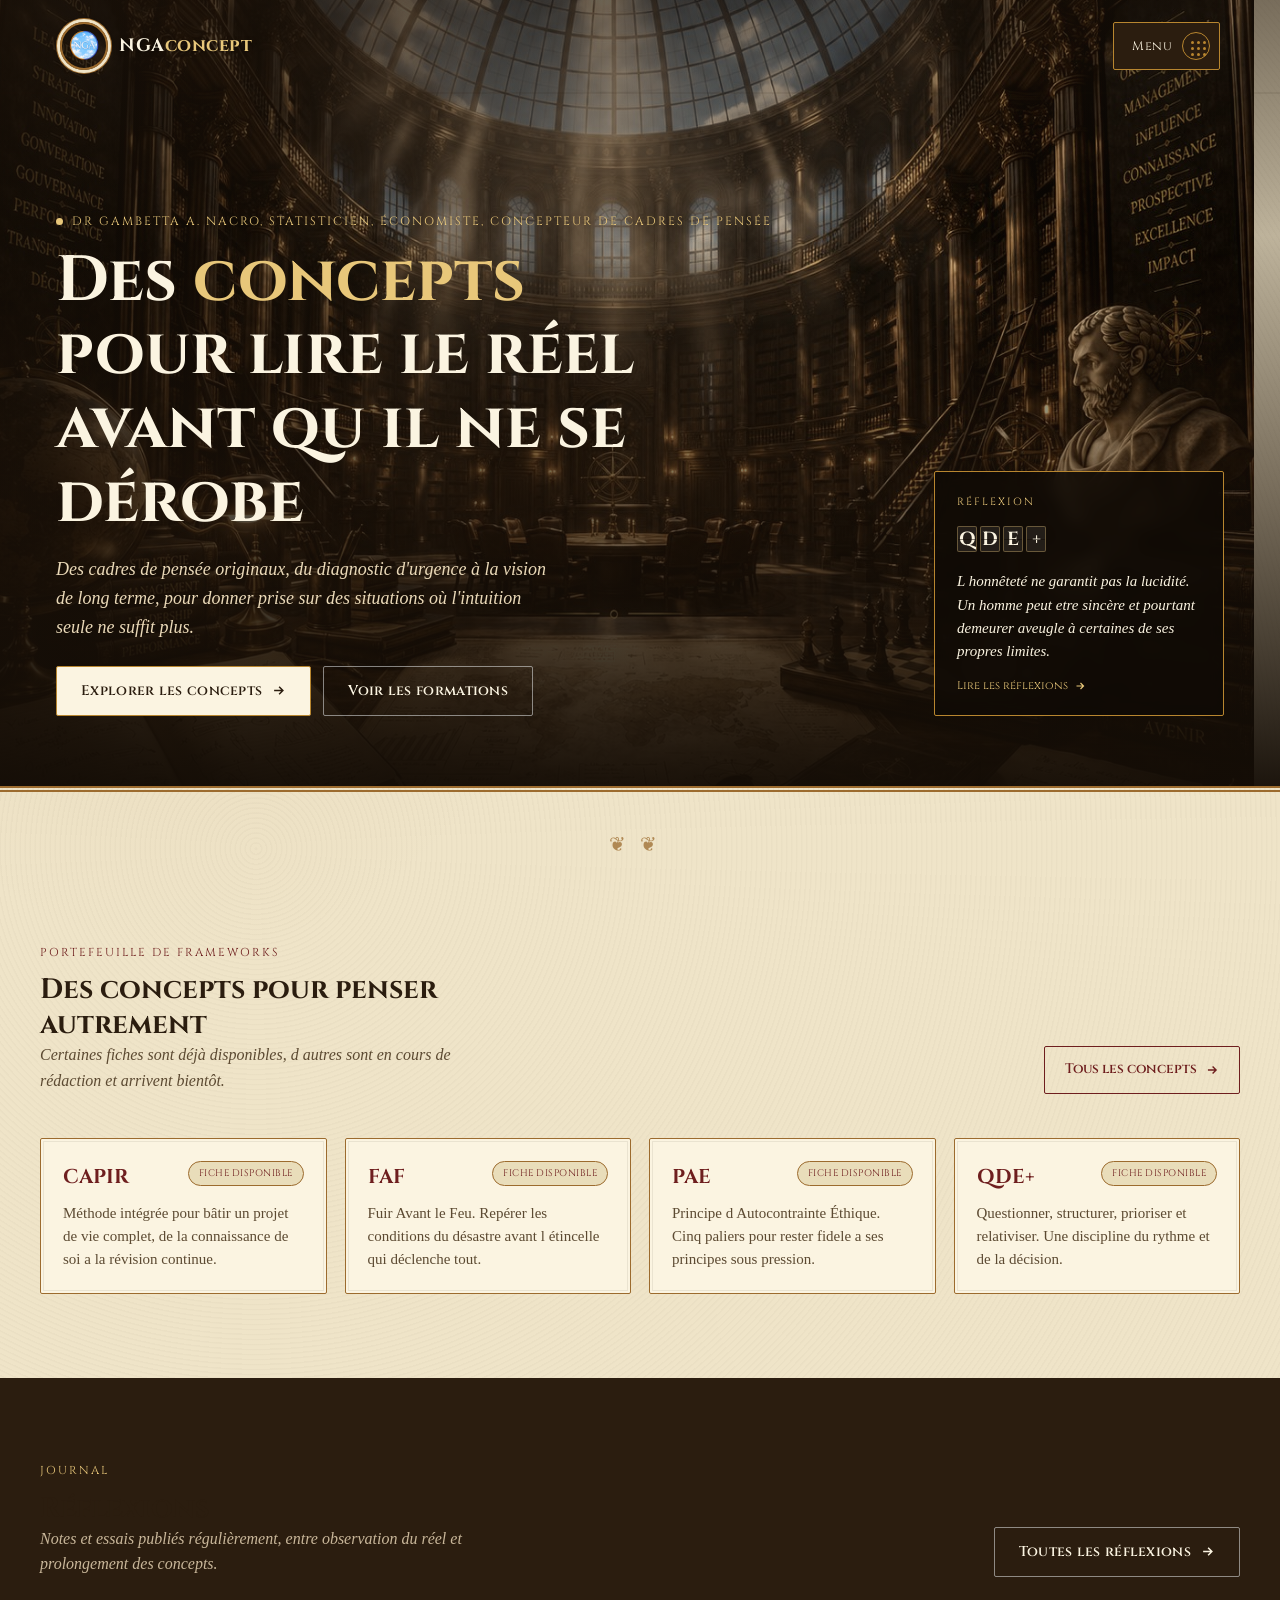
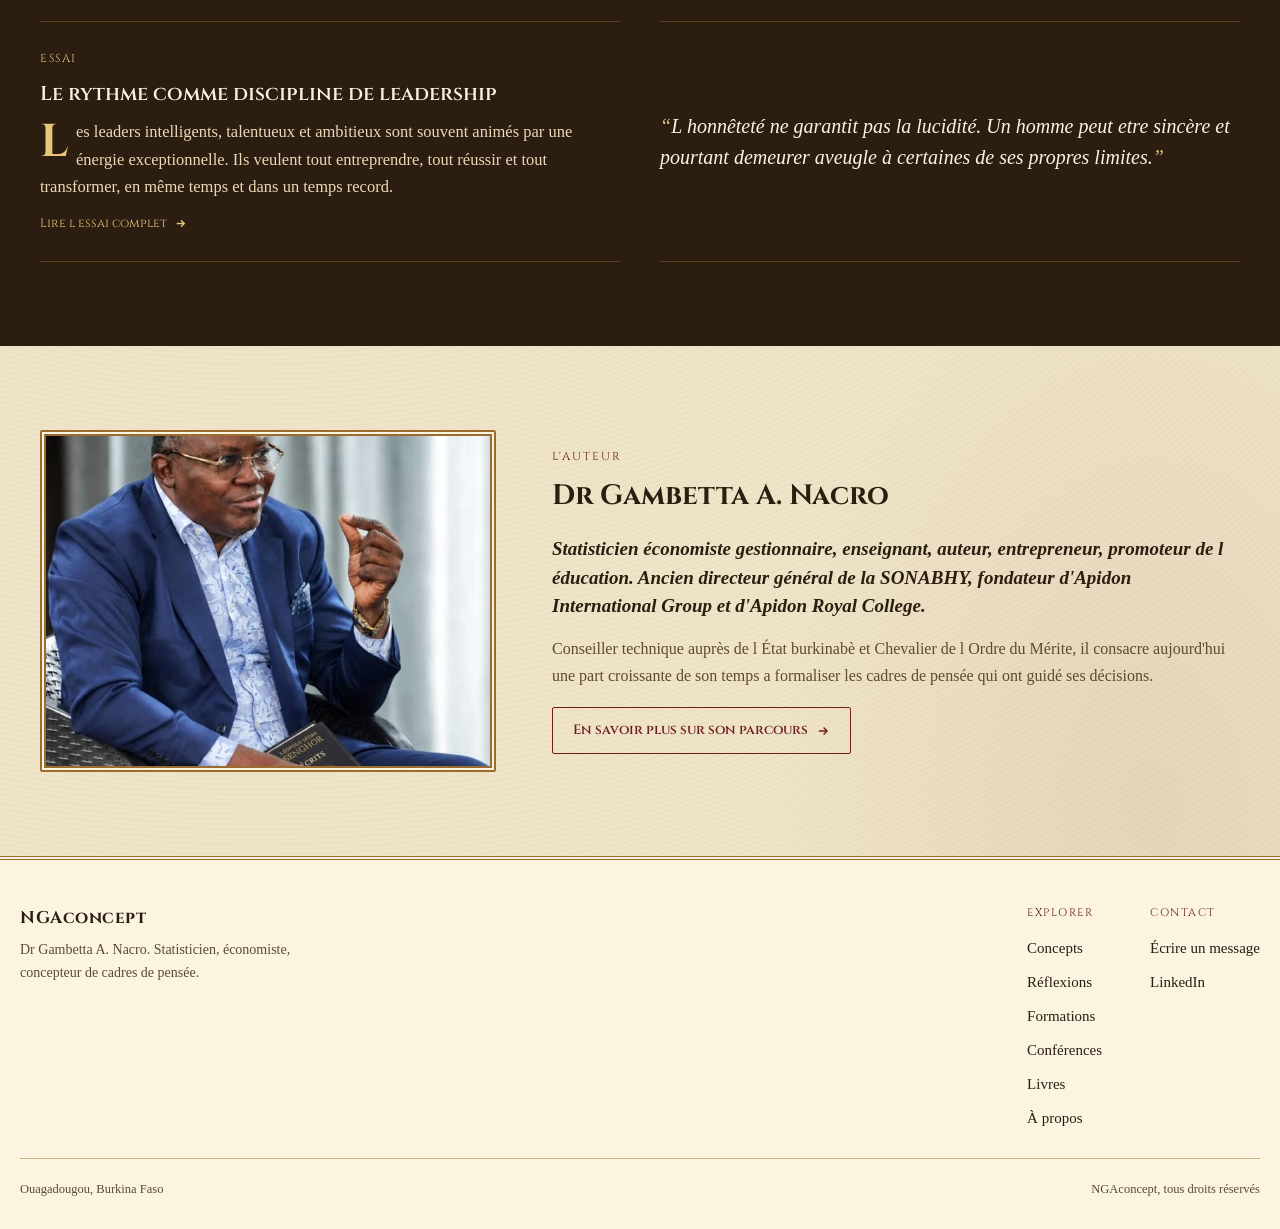
==== commit 5e653262: "Add files via upload" ====
--- a/index.html
+++ b/index.html
@@ -4,6 +4,19 @@
 <meta charset="UTF-8">
 <meta name="viewport" content="width=device-width, initial-scale=1.0">
 <title>NGAconcept, Dr Gambetta A. Nacro</title>
+<meta name="description" content="Dr Gambetta A. Nacro: statisticien, economiste, consultant en management et gestion petroliere. Concepts, reflexions, formations et conferences.">
+<link rel="canonical" href="https://ngaconcepts.pages.dev/index.html">
+<link rel="icon" type="image/png" href="assets/logo.png">
+<meta property="og:type" content="website">
+<meta property="og:title" content="NGAconcept, Dr Gambetta A. Nacro">
+<meta property="og:description" content="Dr Gambetta A. Nacro: statisticien, economiste, consultant en management et gestion petroliere. Concepts, reflexions, formations et conferences.">
+<meta property="og:url" content="https://ngaconcepts.pages.dev/index.html">
+<meta property="og:image" content="https://ngaconcepts.pages.dev/assets/logo.png">
+<meta property="og:locale" content="fr_FR">
+<meta name="twitter:card" content="summary">
+<meta name="twitter:title" content="NGAconcept, Dr Gambetta A. Nacro">
+<meta name="twitter:description" content="Dr Gambetta A. Nacro: statisticien, economiste, consultant en management et gestion petroliere. Concepts, reflexions, formations et conferences.">
+<meta name="twitter:image" content="https://ngaconcepts.pages.dev/assets/logo.png">
 <link rel="preconnect" href="https://fonts.googleapis.com"><link href="https://fonts.googleapis.com/css2?family=Cinzel:wght@400;500;600;700&family=IM+Fell+English:ital@0;1&display=swap" rel="stylesheet">
 <link rel="stylesheet" href="assets/style.css">
 </head>
@@ -238,7 +251,7 @@
 
 <section class="block" id="about">
   <div class="about-layout">
-    <div class="about-portrait"><span class="portrait-placeholder">Portrait</span></div>
+    <div class="about-portrait"><img src="assets/portrait.jpg" alt="Dr Gambetta A. Nacro"></div>
     <div class="about-text">
       <div class="section-eyebrow">L'auteur</div>
       <h2>Dr Gambetta A. Nacro</h2>
--- a/assets/style.css
+++ b/assets/style.css
@@ -799,6 +799,68 @@
   background:var(--paper);
   color:var(--ink);
 }
+.newsletter-msg{ font-size:13px; margin-top:12px; min-height:16px; }
+.newsletter-msg.success{ color:#3F6B4A; }
+.newsletter-msg.error{ color:var(--wine); }
+
+/* ============ 404 ============ */
+.notfound-hero{ text-align:center; padding-bottom:60px; }
+.notfound-hero h1{ margin:0 auto; }
+.notfound-hero p{ margin-left:auto; margin-right:auto; }
+.notfound-hero .hero-cta{ justify-content:center; }
+
+/* ============ SEAL CONFIRMATION ============ */
+.seal-overlay{
+  position:fixed; inset:0; z-index:120;
+  background:rgba(10,7,3,0.72);
+  display:flex; flex-direction:column; align-items:center; justify-content:center;
+  gap:22px;
+  opacity:0; pointer-events:none;
+  transition:opacity .3s ease;
+}
+.seal-overlay.open{ opacity:1; pointer-events:auto; }
+.seal-stamp{
+  transform:translateY(-140px) scale(1.5) rotate(-8deg);
+  opacity:0;
+  filter:drop-shadow(0 10px 24px rgba(0,0,0,0.5));
+}
+.seal-stamp.drop{
+  animation:sealDrop .7s cubic-bezier(.34,1.56,.64,1) forwards;
+}
+@keyframes sealDrop{
+  0%{ transform:translateY(-140px) scale(1.5) rotate(-8deg); opacity:0; }
+  60%{ transform:translateY(0) scale(1.08) rotate(2deg); opacity:1; }
+  75%{ transform:translateY(0) scale(0.94) rotate(0deg); }
+  100%{ transform:translateY(0) scale(1) rotate(0deg); opacity:1; }
+}
+.seal-text{
+  font-family:'Cinzel', serif;
+  font-size:16px;
+  color:#EAD9B8;
+  letter-spacing:0.5px;
+  opacity:0;
+  animation:sealTextIn .6s ease .55s forwards;
+}
+@keyframes sealTextIn{
+  from{ opacity:0; transform:translateY(6px); }
+  to{ opacity:1; transform:translateY(0); }
+}
+
+/* ============ BOOK ============ */
+.book-layout{
+  display:flex; flex-direction:column; gap:32px;
+  align-items:center;
+}
+.book-cover{
+  max-width:280px;
+  box-shadow:0 20px 46px rgba(20,13,6,0.35);
+  border-radius:2px;
+  overflow:hidden;
+  flex-shrink:0;
+}
+.book-info{ max-width:480px; }
+.book-title{ font-family:'Cinzel', serif; font-size:28px; font-weight:700; color:var(--ink); margin:6px 0 12px; }
+.book-sub{ font-size:15.5px; color:var(--wine); font-style:italic; line-height:1.6; margin-bottom:16px; }
 
 .pillars{
   max-width:1280px; margin:0 auto; padding:52px 20px 80px;
@@ -954,6 +1016,8 @@
   .newsletter-form{ flex-direction:row; }
   .newsletter-input{ width:260px; }
 
+  .book-layout{ flex-direction:row; align-items:flex-start; gap:56px; }
+
   .page-hero{ padding:90px 40px 30px; }
 
   section.block{ padding:84px 40px; }
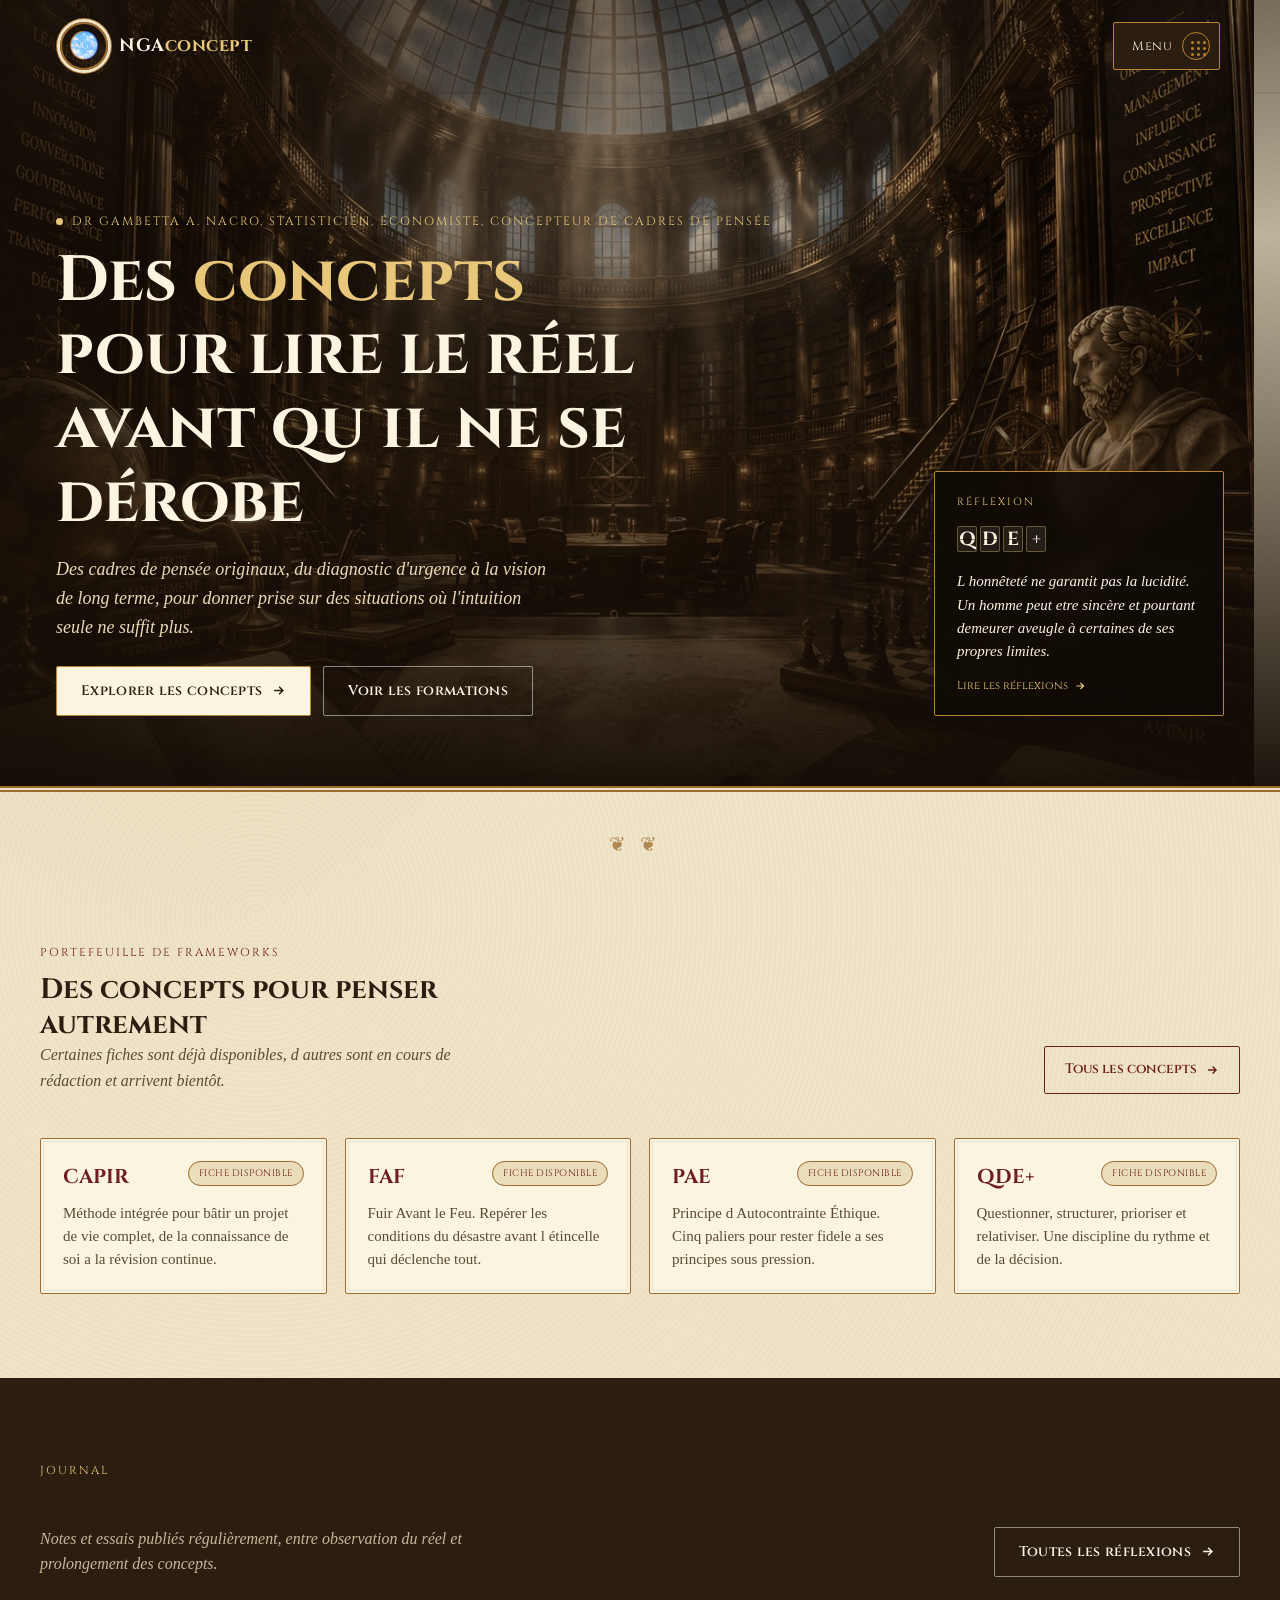
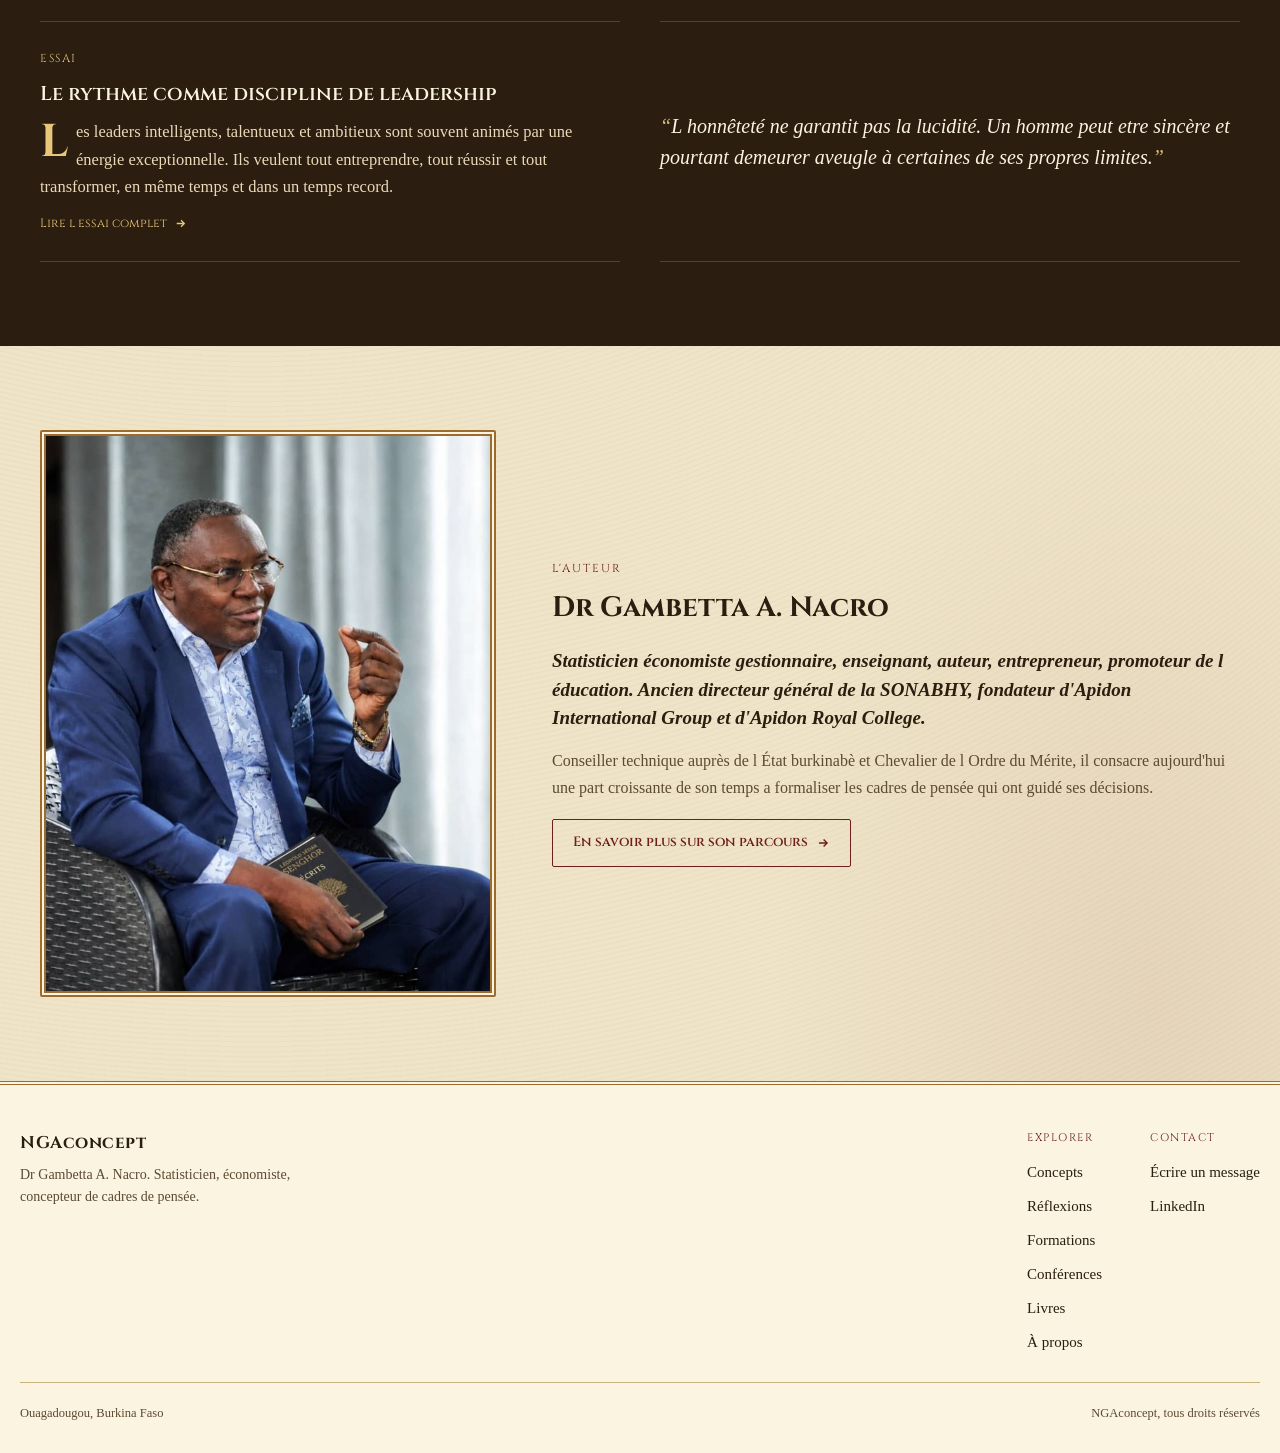
==== commit 4312e789: "Add files via upload" ====
--- a/index.html
+++ b/index.html
@@ -21,7 +21,10 @@
 <link rel="stylesheet" href="assets/style.css">
 </head>
 <body>
-<header class="on-image" id="top">
+
+
+<section class="hero">
+  <header class="on-image" id="top">
   <div class="header-inner">
     <a href="#top" class="brand">
       <img src="assets/logo.png" alt="NGAconcept">
@@ -99,8 +102,6 @@
   </div>
 </nav>
 
-
-<section class="hero">
   <img src="assets/hero-bg.jpg" alt="" class="hero-bg">
   <div class="hero-fade"></div>
   <div class="hero-content">
--- a/assets/style.css
+++ b/assets/style.css
@@ -58,9 +58,11 @@
 }
 header.on-image{
   position:absolute;
+  top:0;
   left:0; right:0;
   background:none;
   border-bottom:none;
+  z-index:10;
 }
 .header-inner{
   max-width:1280px;
@@ -469,14 +471,13 @@
 /* ============ ABOUT ============ */
 .about-layout{ display:flex; flex-direction:column; gap:28px; }
 .about-portrait{
-  aspect-ratio:4/3;
   background:var(--paper);
   border:6px double var(--bronze);
   border-radius:2px;
-  display:flex; align-items:center; justify-content:center;
   overflow:hidden;
-}
-.about-portrait img{ width:100%; height:100%; object-fit:cover; }
+  line-height:0;
+}
+.about-portrait img{ width:100%; height:auto; display:block; object-fit:contain; }
 .portrait-placeholder{ font-family:'Cinzel', serif; font-size:12px; color:var(--ink-soft); letter-spacing:1px; text-transform:uppercase; }
 .about-text .section-eyebrow{ margin-bottom:8px; }
 .about-text h2{ font-size:28px; font-weight:700; margin-bottom:16px; color:var(--ink); }
